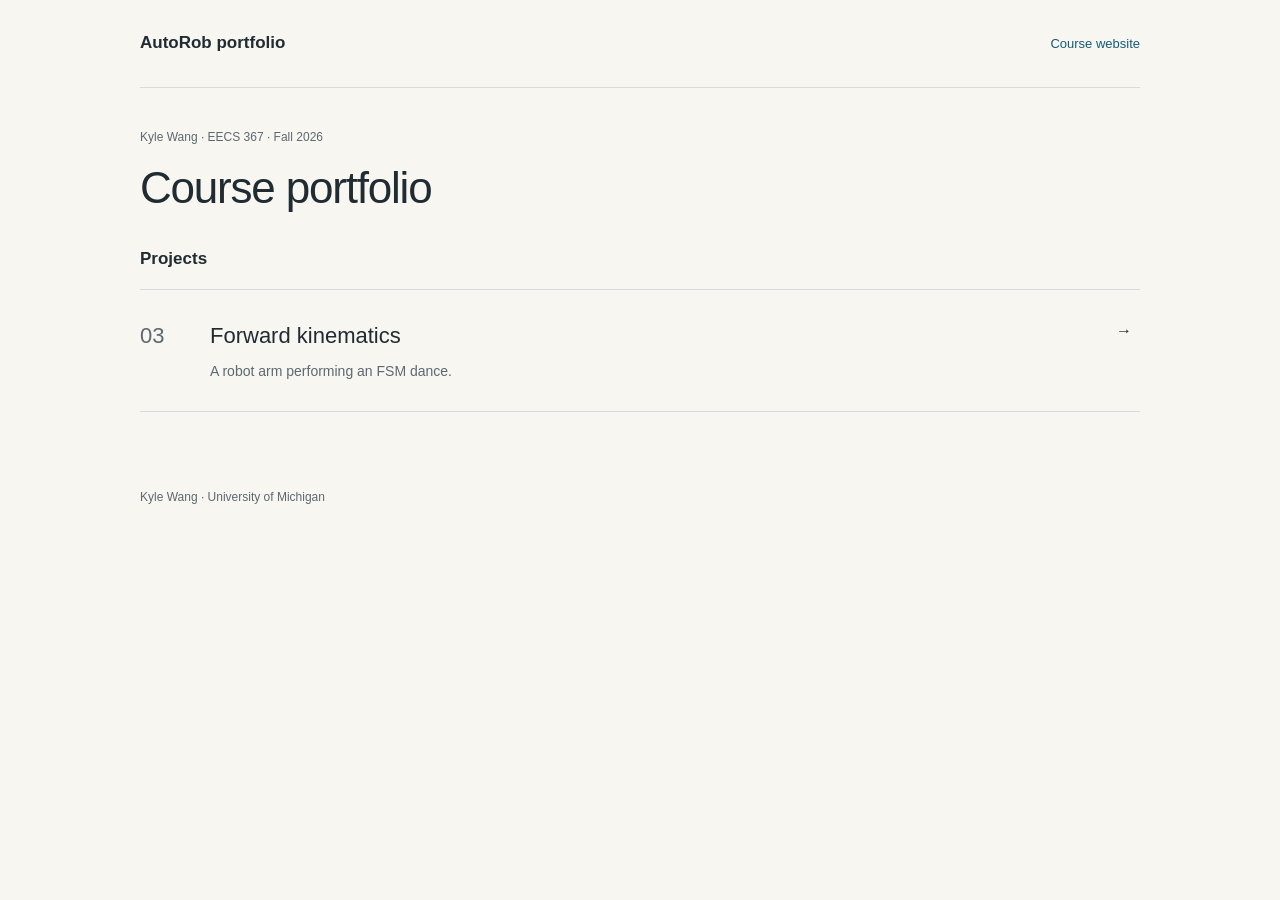
==== index.html @ b98298e6 "Publish concise Project 3 portfolio and silent choreography" ====
<!doctype html>
<html lang="en">
<head>
  <meta charset="utf-8">
  <meta name="viewport" content="width=device-width, initial-scale=1">
  <meta name="description" content="Kyle Wang's EECS 367 AutoRob course portfolio.">
  <title>AutoRob portfolio · Kyle Wang</title>
  <link rel="stylesheet" href="styles.css">
</head>
<body>
  <a class="skip" href="#main">Skip to content</a>
  <header class="site-header wrap"><a class="wordmark" href="index.html">AutoRob portfolio</a><a href="https://autorob.org/">Course website</a></header>
  <main id="main" class="wrap">
    <header class="intro"><p class="eyebrow">Kyle Wang · EECS 367 · Fall 2026</p><h1>Course portfolio</h1></header>
    <section aria-labelledby="projects-title">
      <h2 id="projects-title">Projects</h2>
      <a class="project-row" href="project3.html"><span class="project-number">03</span><div><h3>Forward kinematics</h3><p>A robot arm performing an FSM dance.</p></div><span aria-hidden="true">→</span></a>
    </section>
  </main>
  <footer class="site-footer wrap">Kyle Wang · University of Michigan</footer>
</body>
</html>
---- styles.css ----
:root{color-scheme:light;--paper:#f7f6f1;--ink:#202b32;--muted:#5d6870;--blue:#155b78;--line:#d8dcd8}
*{box-sizing:border-box}
body{margin:0;background:var(--paper);color:var(--ink);font:16px/1.65 Arial,Helvetica,sans-serif;-webkit-font-smoothing:antialiased}
a{color:var(--blue);text-underline-offset:4px}
a:focus-visible,video:focus-visible{outline:3px solid var(--blue);outline-offset:5px}
.wrap{width:min(1000px,calc(100% - 64px));margin-inline:auto}
.skip{position:absolute;top:-100px;left:20px;background:var(--ink);color:white;padding:10px 18px;z-index:2}
.skip:focus{top:12px}
.site-header{min-height:88px;display:flex;align-items:center;justify-content:space-between;border-bottom:1px solid var(--line);gap:20px}
.site-header a{font-size:13px;text-decoration:none}
.site-header .wordmark{font-size:17px;font-weight:600;color:var(--ink)}
.site-header a:hover{text-decoration:underline}
.intro{padding:40px 0 30px}
.eyebrow{color:var(--muted);font-size:12px;margin:0 0 14px}
h1{font-size:clamp(30px,4vw,44px);font-weight:500;letter-spacing:-1.2px;line-height:1.2;margin:0}
h2{font-size:17px;font-weight:600;margin:0}
.project-row{display:grid;grid-template-columns:50px 1fr 24px;gap:20px;padding:28px 0;color:inherit;text-decoration:none;border-block:1px solid var(--line);margin-top:16px}
.project-number{color:var(--muted);font-size:22px}
.project-row h3{font-size:22px;font-weight:500;margin:0 0 6px}
.project-row p{font-size:14px;color:var(--muted);margin:0}
.project-row:hover h3{text-decoration:underline;text-underline-offset:5px;color:var(--blue)}
.article{max-width:880px}
.article-section{margin-bottom:34px}
figure{margin:14px 0 0}
video{display:block;width:100%;height:auto;aspect-ratio:16/9;background:#101b30;border:1px solid var(--line)}
figcaption{margin-top:9px;color:var(--muted);font-size:12px}
.explanation{display:grid;grid-template-columns:150px 1fr;gap:32px;border-top:1px solid var(--line);padding-top:24px}
.explanation p{font-size:15px;color:var(--muted);margin:0 0 12px}
.explanation p:last-child{margin-bottom:0}
code{font-size:.9em;color:var(--ink);overflow-wrap:anywhere}
.source-note{font-size:12px}
.site-footer{margin-top:54px;padding:22px 0 28px;display:flex;justify-content:space-between;gap:20px;font-size:12px;color:var(--muted)}
@media(max-width:600px){.wrap{width:calc(100% - 36px)}.site-header{min-height:76px}.site-header .wordmark{font-size:15px}.intro{padding:30px 0 25px}h1{letter-spacing:-.7px}.project-row{grid-template-columns:30px 1fr 18px;gap:12px}.project-row h3{font-size:20px}.explanation{grid-template-columns:1fr;gap:12px}.site-footer{margin-top:36px}}
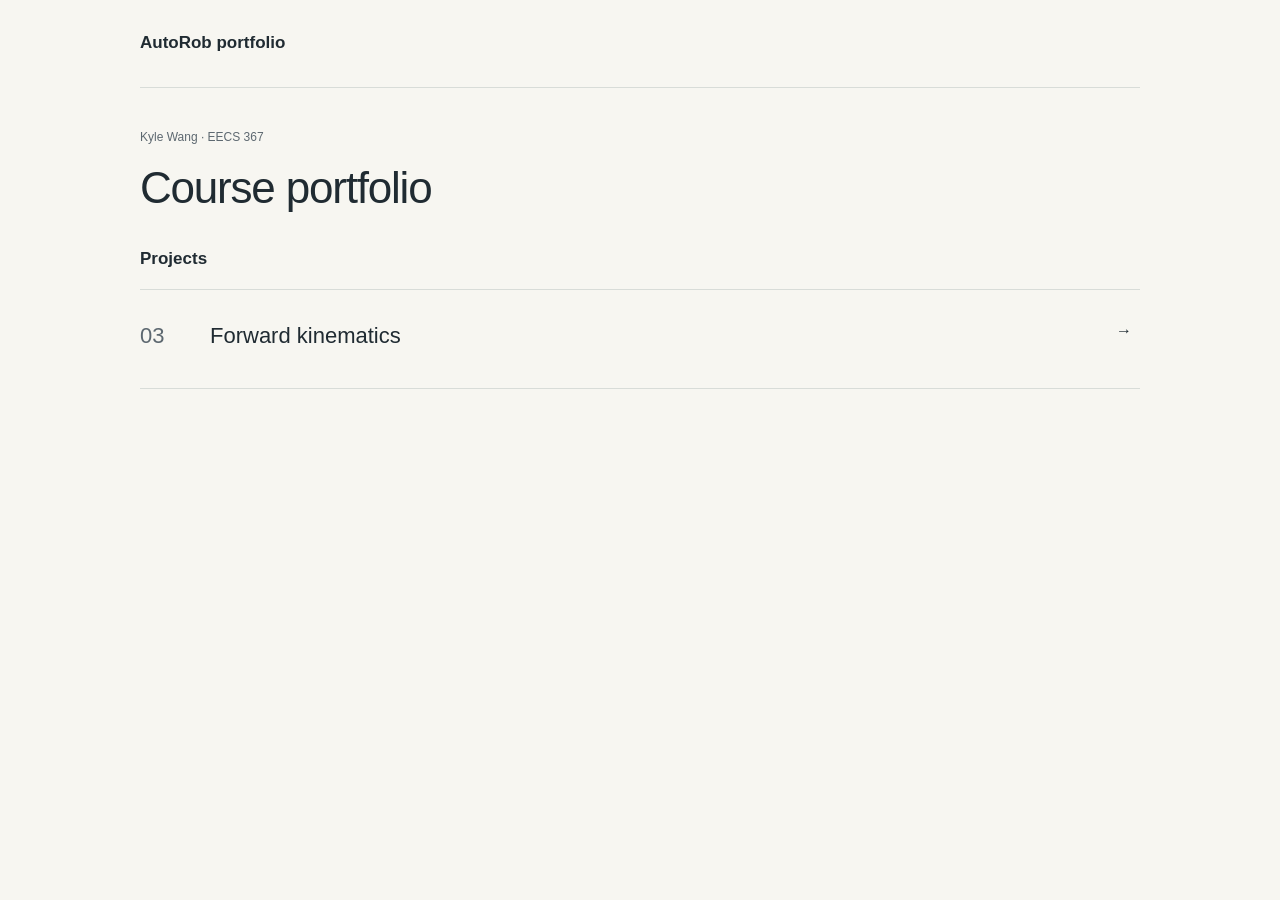
==== commit 66fcb480: "Trim portfolio to required video and brief descriptions" ====
--- a/index.html
+++ b/index.html
@@ -9,14 +9,13 @@
 </head>
 <body>
   <a class="skip" href="#main">Skip to content</a>
-  <header class="site-header wrap"><a class="wordmark" href="index.html">AutoRob portfolio</a><a href="https://autorob.org/">Course website</a></header>
+  <header class="site-header wrap"><a class="wordmark" href="index.html">AutoRob portfolio</a></header>
   <main id="main" class="wrap">
-    <header class="intro"><p class="eyebrow">Kyle Wang · EECS 367 · Fall 2026</p><h1>Course portfolio</h1></header>
+    <header class="intro"><p class="eyebrow">Kyle Wang · EECS 367</p><h1>Course portfolio</h1></header>
     <section aria-labelledby="projects-title">
       <h2 id="projects-title">Projects</h2>
-      <a class="project-row" href="project3.html"><span class="project-number">03</span><div><h3>Forward kinematics</h3><p>A robot arm performing an FSM dance.</p></div><span aria-hidden="true">→</span></a>
+      <a class="project-row" href="project3.html"><span class="project-number">03</span><h3>Forward kinematics</h3><span aria-hidden="true">→</span></a>
     </section>
   </main>
-  <footer class="site-footer wrap">Kyle Wang · University of Michigan</footer>
 </body>
 </html>
